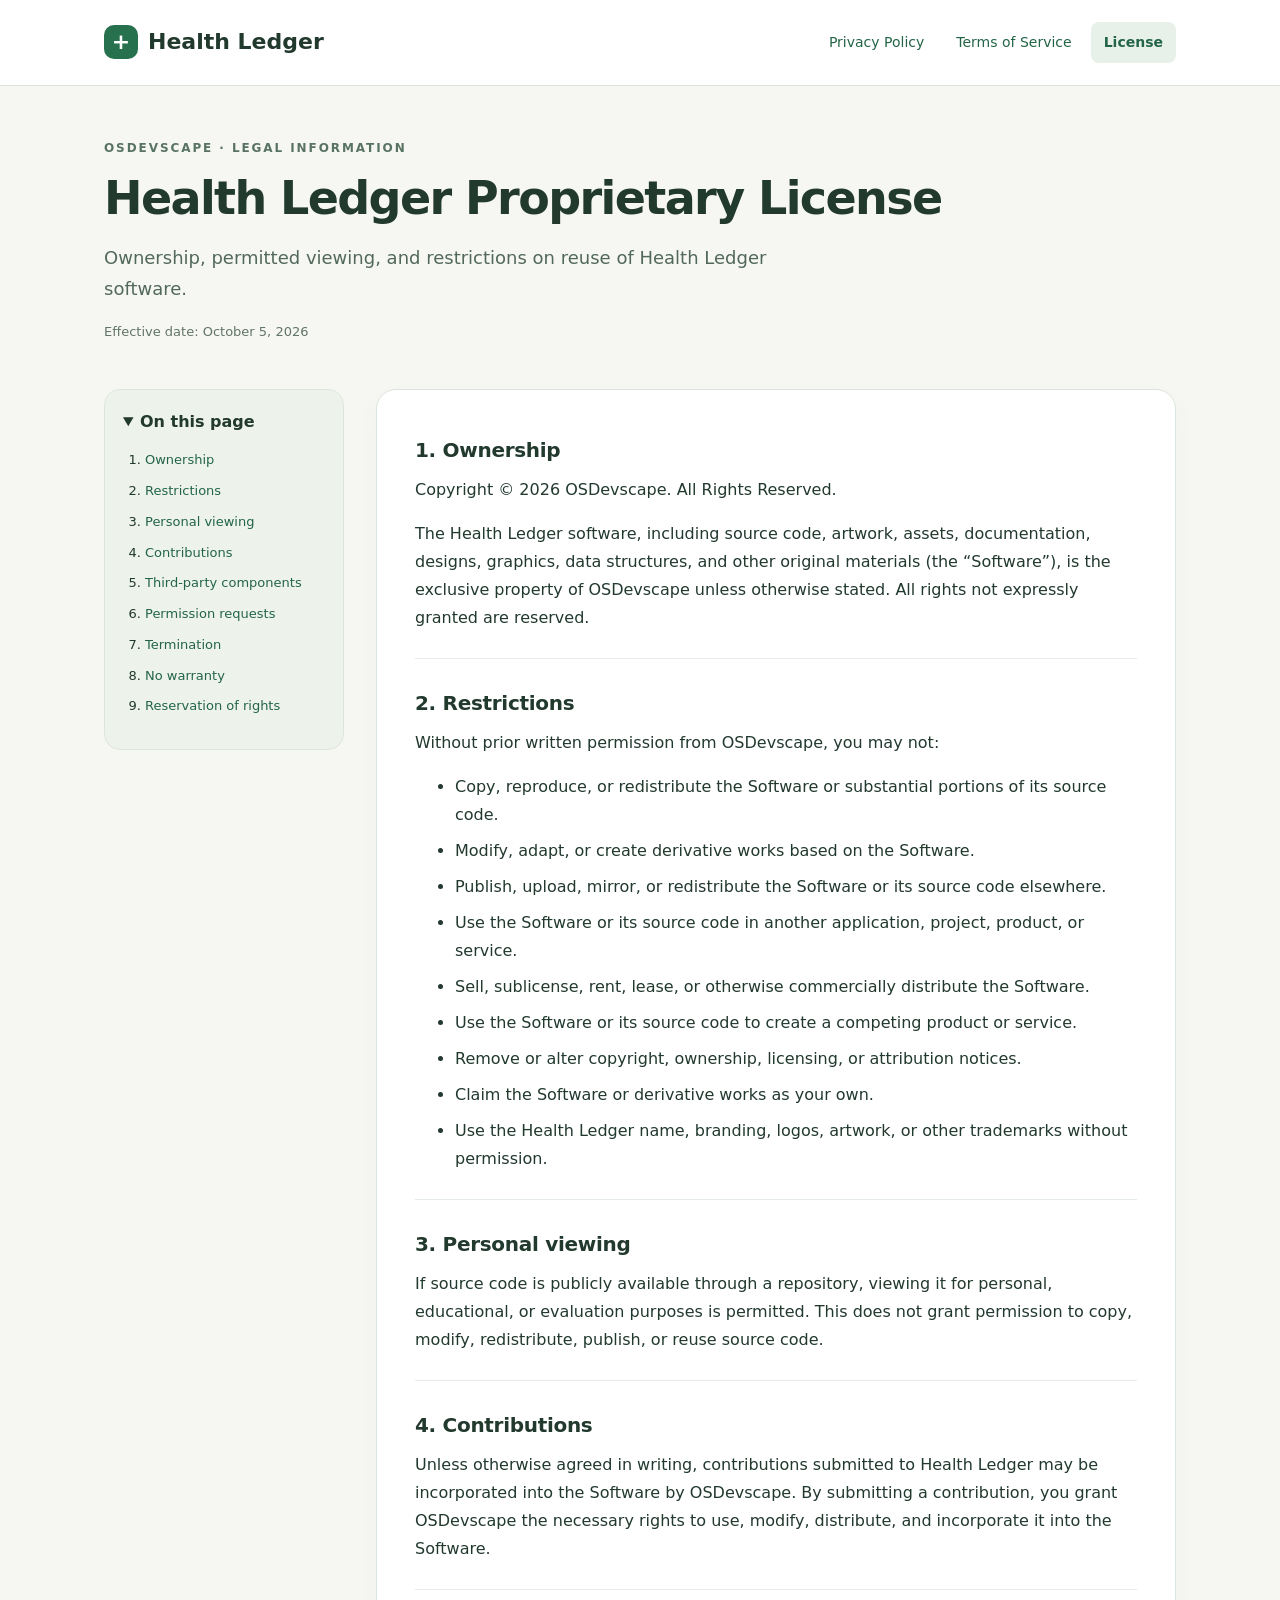
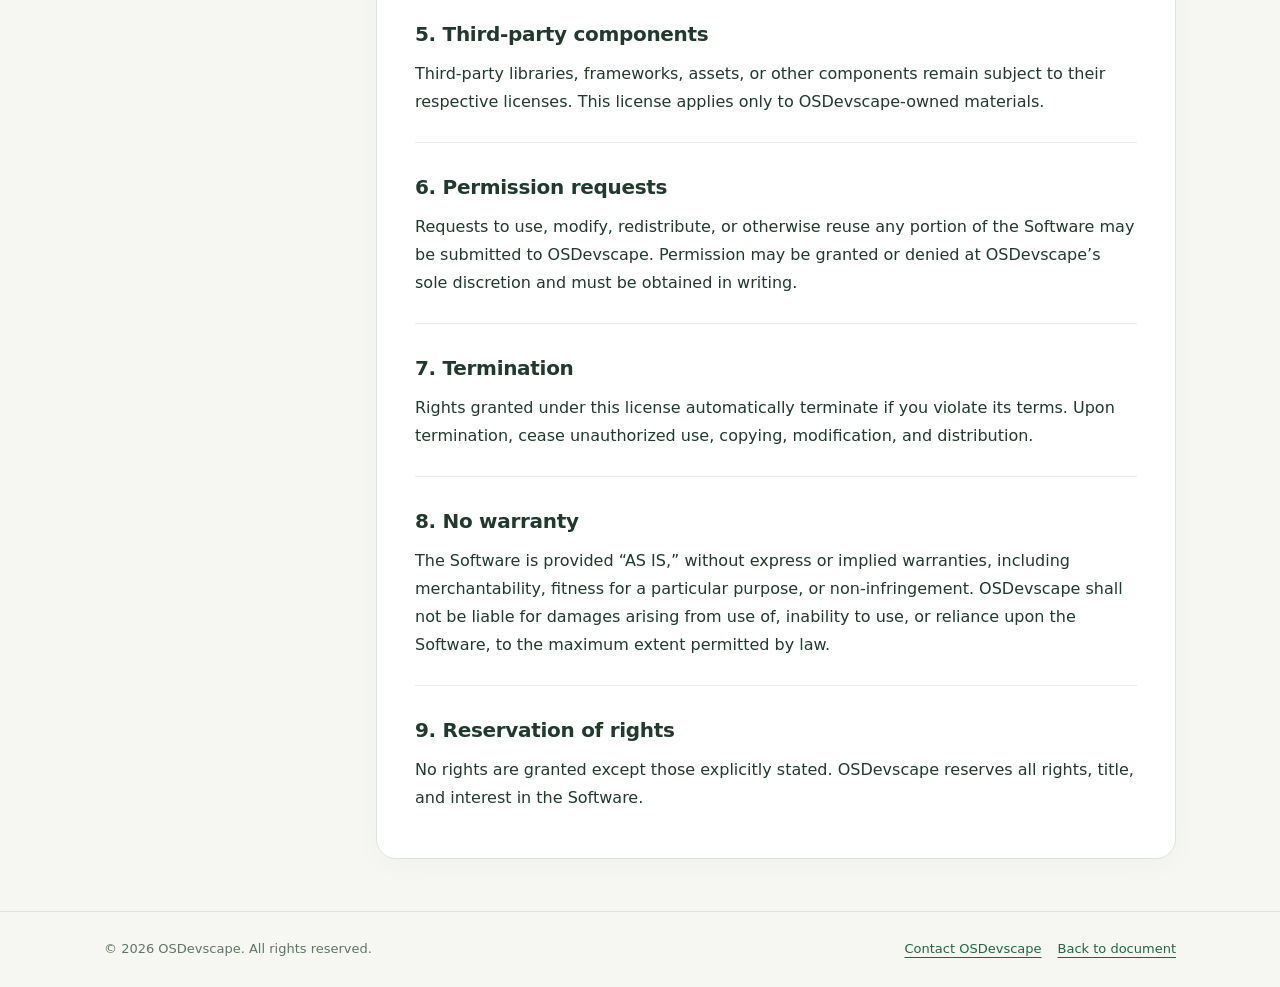
==== license.html @ 04d27d6f "Add legal documentation: Privacy Policy, Terms of Service, and License" ====
<!doctype html>
<html lang="en"><head><meta charset="utf-8"><meta name="viewport" content="width=device-width,initial-scale=1"><meta name="theme-color" content="#28714f"><meta name="description" content="Ownership, permitted viewing, and restrictions on reuse of Health Ledger software."><title>License | Health Ledger</title><link rel="stylesheet" href="styles.css"></head>
<body><a class="skip" href="#document">Skip to document</a><header><div class="shell bar"><a class="brand" href="index.html"><span class="mark" aria-hidden="true">+</span>Health Ledger</a><nav aria-label="Legal pages"><a href="index.html">Privacy Policy</a><a href="terms.html">Terms of Service</a><a href="license.html" aria-current="page">License</a></nav></div></header><main class="shell"><div class="hero"><div class="eyebrow">OSDevscape · Legal information</div><h1>Health Ledger Proprietary License</h1><p class="intro">Ownership, permitted viewing, and restrictions on reuse of Health Ledger software.</p><p class="date">Effective date: <time datetime="2026-10-05">October 5, 2026</time></p></div><div class="layout"><aside aria-label="On this page"><details open><summary>On this page</summary><ol><li><a href="#section-1">Ownership</a></li><li><a href="#section-2">Restrictions</a></li><li><a href="#section-3">Personal viewing</a></li><li><a href="#section-4">Contributions</a></li><li><a href="#section-5">Third-party components</a></li><li><a href="#section-6">Permission requests</a></li><li><a href="#section-7">Termination</a></li><li><a href="#section-8">No warranty</a></li><li><a href="#section-9">Reservation of rights</a></li></ol></details></aside><article id="document" tabindex="-1"><section id="section-1" aria-labelledby="heading-1"><h2 id="heading-1">1. Ownership</h2><p>Copyright © 2026 OSDevscape. All Rights Reserved.</p><p>The Health Ledger software, including source code, artwork, assets, documentation, designs, graphics, data structures, and other original materials (the “Software”), is the exclusive property of OSDevscape unless otherwise stated. All rights not expressly granted are reserved.</p></section><section id="section-2" aria-labelledby="heading-2"><h2 id="heading-2">2. Restrictions</h2><p>Without prior written permission from OSDevscape, you may not:</p><ul><li>Copy, reproduce, or redistribute the Software or substantial portions of its source code.</li><li>Modify, adapt, or create derivative works based on the Software.</li><li>Publish, upload, mirror, or redistribute the Software or its source code elsewhere.</li><li>Use the Software or its source code in another application, project, product, or service.</li><li>Sell, sublicense, rent, lease, or otherwise commercially distribute the Software.</li><li>Use the Software or its source code to create a competing product or service.</li><li>Remove or alter copyright, ownership, licensing, or attribution notices.</li><li>Claim the Software or derivative works as your own.</li><li>Use the Health Ledger name, branding, logos, artwork, or other trademarks without permission.</li></ul></section><section id="section-3" aria-labelledby="heading-3"><h2 id="heading-3">3. Personal viewing</h2><p>If source code is publicly available through a repository, viewing it for personal, educational, or evaluation purposes is permitted. This does not grant permission to copy, modify, redistribute, publish, or reuse source code.</p></section><section id="section-4" aria-labelledby="heading-4"><h2 id="heading-4">4. Contributions</h2><p>Unless otherwise agreed in writing, contributions submitted to Health Ledger may be incorporated into the Software by OSDevscape. By submitting a contribution, you grant OSDevscape the necessary rights to use, modify, distribute, and incorporate it into the Software.</p></section><section id="section-5" aria-labelledby="heading-5"><h2 id="heading-5">5. Third-party components</h2><p>Third-party libraries, frameworks, assets, or other components remain subject to their respective licenses. This license applies only to OSDevscape-owned materials.</p></section><section id="section-6" aria-labelledby="heading-6"><h2 id="heading-6">6. Permission requests</h2><p>Requests to use, modify, redistribute, or otherwise reuse any portion of the Software may be submitted to OSDevscape. Permission may be granted or denied at OSDevscape’s sole discretion and must be obtained in writing.</p></section><section id="section-7" aria-labelledby="heading-7"><h2 id="heading-7">7. Termination</h2><p>Rights granted under this license automatically terminate if you violate its terms. Upon termination, cease unauthorized use, copying, modification, and distribution.</p></section><section id="section-8" aria-labelledby="heading-8"><h2 id="heading-8">8. No warranty</h2><p>The Software is provided “AS IS,” without express or implied warranties, including merchantability, fitness for a particular purpose, or non-infringement. OSDevscape shall not be liable for damages arising from use of, inability to use, or reliance upon the Software, to the maximum extent permitted by law.</p></section><section id="section-9" aria-labelledby="heading-9"><h2 id="heading-9">9. Reservation of rights</h2><p>No rights are granted except those explicitly stated. OSDevscape reserves all rights, title, and interest in the Software.</p></section></article></div></main><footer><div class="shell foot"><span>© 2026 OSDevscape. All rights reserved.</span><div class="footerlinks"><a href="mailto:OSDevscape@gmail.com">Contact OSDevscape</a><a href="#document">Back to document</a></div></div></footer></body></html>
---- styles.css ----
*{box-sizing:border-box}html{scroll-behavior:smooth;scroll-padding-top:24px}body{margin:0;background:#f6f7f3;color:#22392e;font-family:system-ui,-apple-system,BlinkMacSystemFont,"Segoe UI",sans-serif;line-height:1.75}a{color:#236546;text-underline-offset:4px}a:hover{color:#153b29}a:focus-visible,button:focus-visible,summary:focus-visible{outline:3px solid #ad772b;outline-offset:5px}.skip{position:absolute;left:16px;top:-90px;background:white;padding:12px;z-index:5}.skip:focus{top:10px}.shell{max-width:1120px;margin:auto;padding:0 24px}header{background:#fff;border-bottom:1px solid #dce5dd}.bar{display:flex;align-items:center;justify-content:space-between;gap:20px;padding-top:22px;padding-bottom:22px}.brand{text-decoration:none;color:#22392e;font-weight:750;font-size:22px;display:flex;align-items:center;gap:10px}.mark{background:#28714f;color:#fff;width:34px;height:34px;border-radius:10px;text-align:center;line-height:34px}nav{display:flex;gap:6px;flex-wrap:wrap}nav a{padding:8px 13px;text-decoration:none;font-size:14px;border-radius:8px}nav a[aria-current=page]{background:#e8f1e9;font-weight:650}.hero{padding:52px 0 30px}.eyebrow{font-size:12px;letter-spacing:.16em;text-transform:uppercase;color:#597363;font-weight:700}h1{font-size:clamp(32px,5vw,46px);line-height:1.2;margin:12px 0 16px;letter-spacing:-.035em}.intro{color:#52685b;max-width:680px;font-size:18px}.date{font-size:13px;color:#617468}.layout{display:grid;grid-template-columns:240px minmax(0,1fr);gap:32px;align-items:start;padding-bottom:52px}aside{position:sticky;top:24px;background:#edf2eb;border:1px solid #dce5dd;border-radius:16px;padding:18px}aside summary{font-weight:700;cursor:pointer}aside ol{padding-left:22px;font-size:13px}aside li{margin:8px 0}aside a{text-decoration:none}article{background:#fff;border:1px solid #dce5dd;border-radius:20px;padding:30px 38px;box-shadow:0 8px 30px #22392e06}section+section{border-top:1px solid #e6ece6;margin-top:26px;padding-top:14px}h2{font-size:20px;line-height:1.4;letter-spacing:-.015em;margin:16px 0 12px}p{margin:0 0 16px}li{margin:8px 0}footer{border-top:1px solid #dce5dd;padding:26px 0;color:#617468;font-size:13px}.foot{display:flex;justify-content:space-between;gap:16px;flex-wrap:wrap}.footerlinks{display:flex;gap:16px;flex-wrap:wrap}@media(max-width:780px){.bar{align-items:flex-start;flex-direction:column;gap:12px}.layout{grid-template-columns:1fr;gap:20px}aside{position:static}.hero{padding-top:32px}article{padding:20px}.shell{padding:0 18px}nav a{padding:7px 10px}aside ol{columns:2}}@media(max-width:440px){aside ol{columns:1}}@media(prefers-reduced-motion:reduce){html{scroll-behavior:auto}}@media print{header,aside,.skip,footer{display:none}.shell{max-width:none;padding:0}.layout{display:block}body{background:white;color:black}article{border:0;box-shadow:none;padding:0}.hero{padding:0}a{color:inherit}h2{break-after:avoid}section{break-inside:auto}}
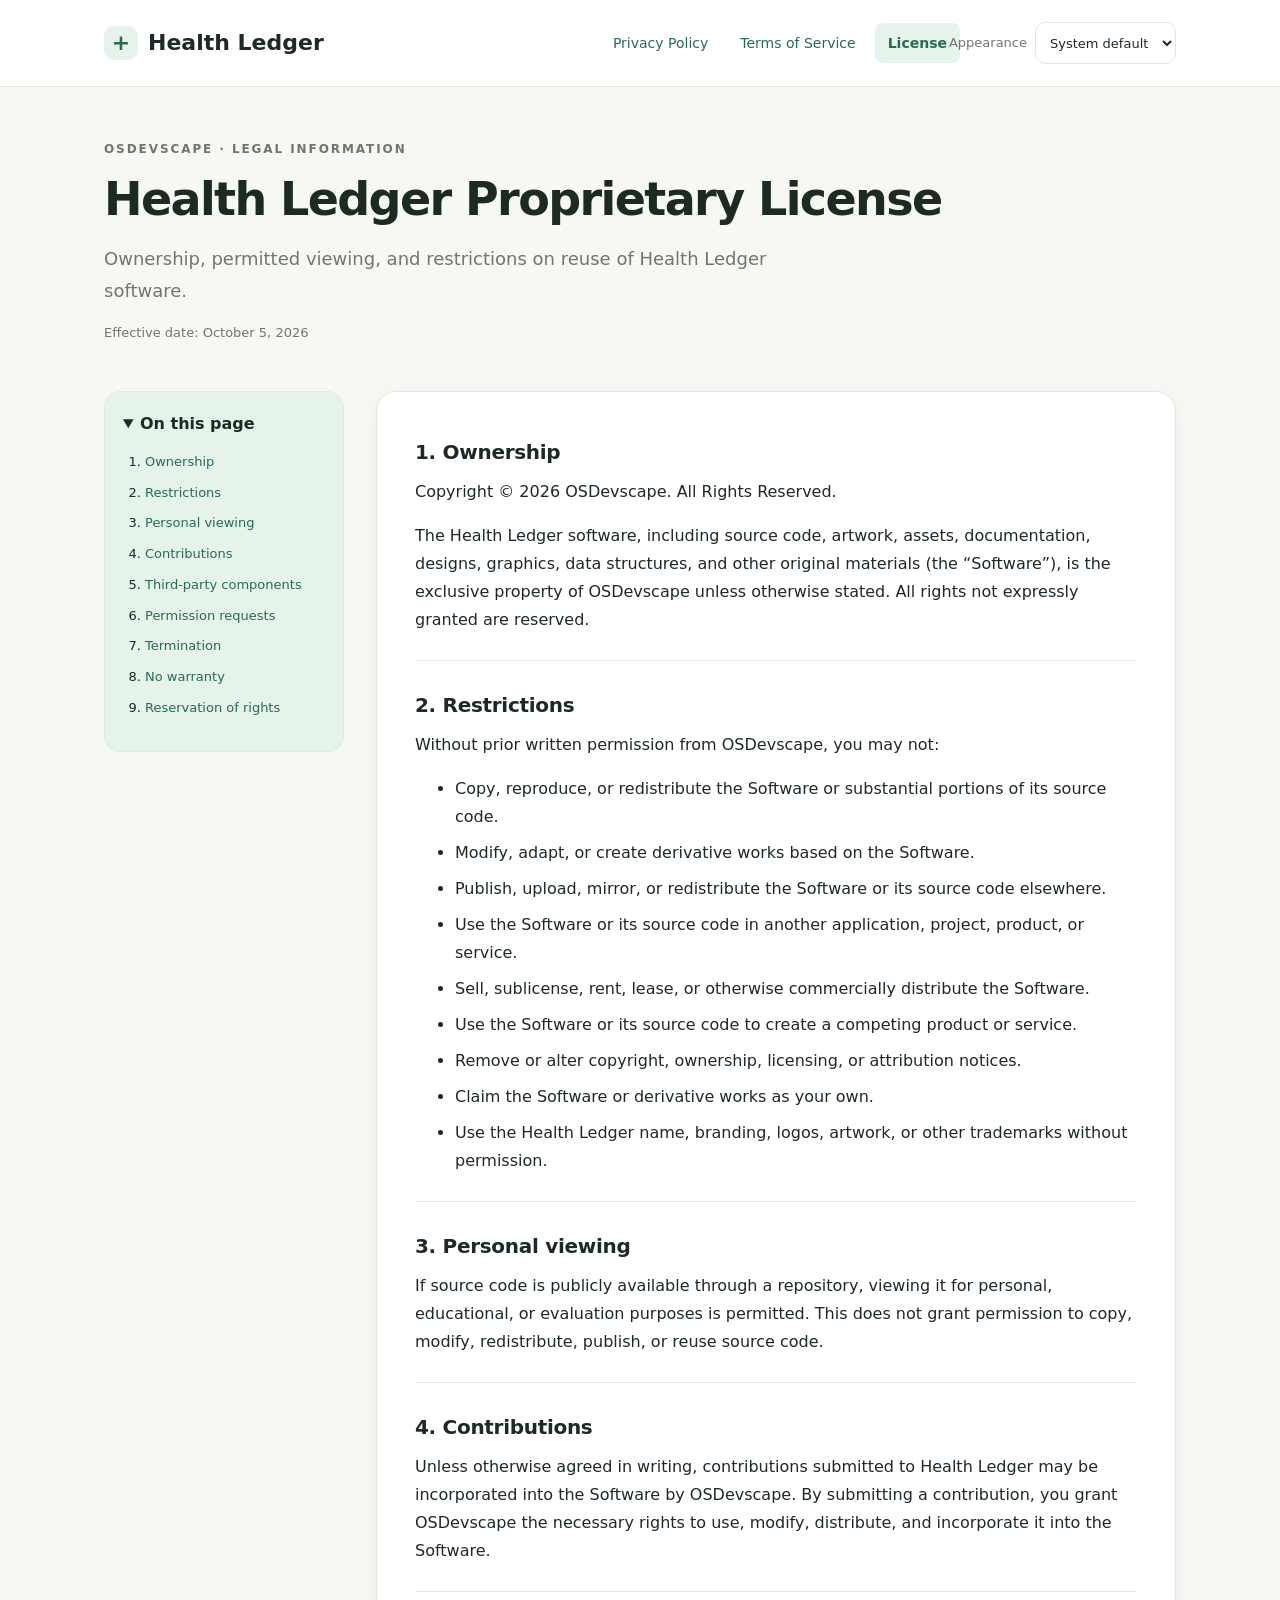
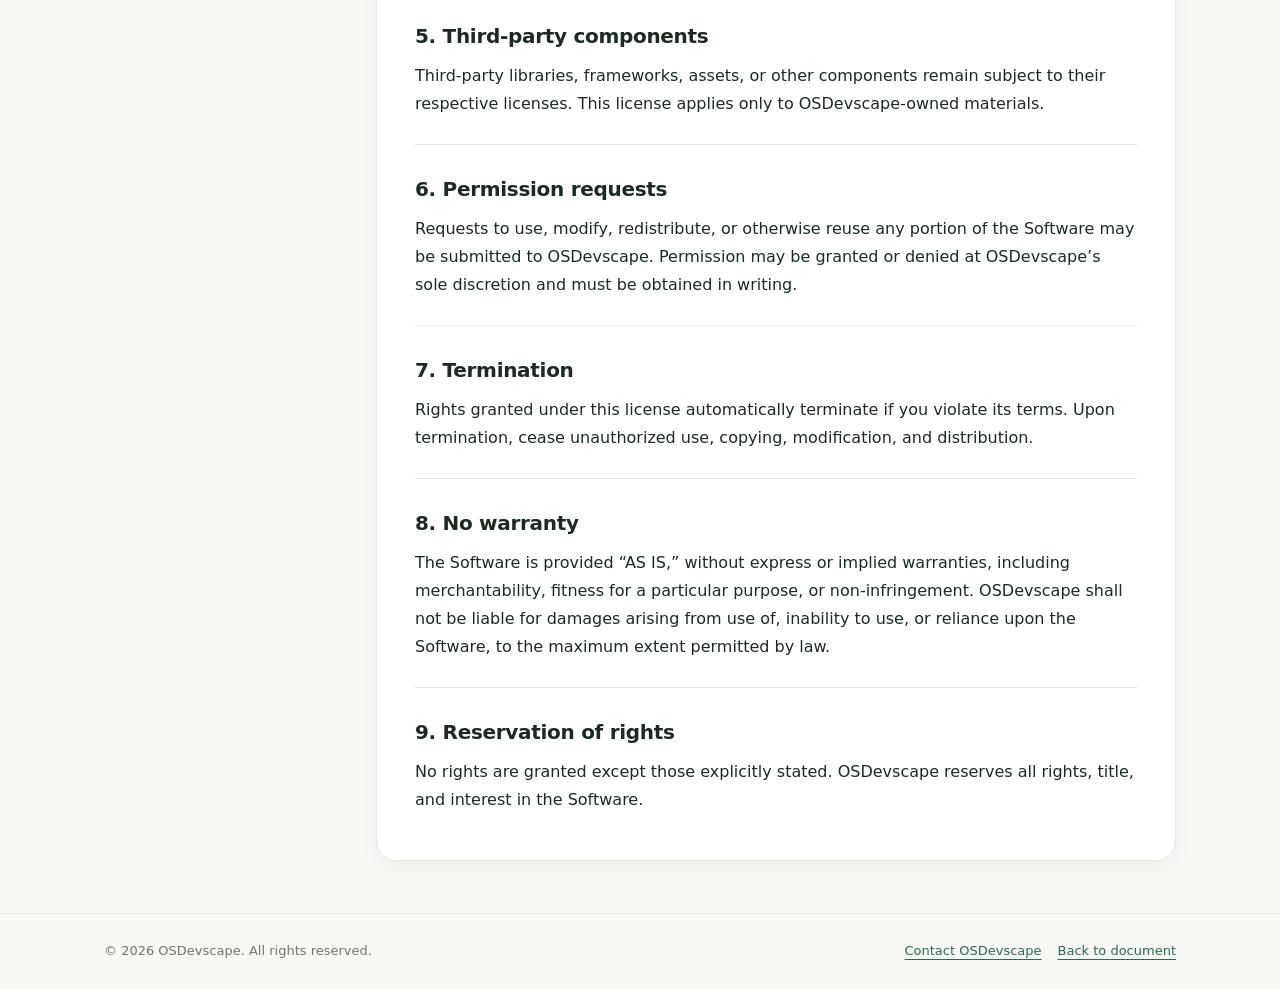
==== commit 7cb9f0f3: "Enhance legal pages with theme support and appearance selector - Updated license.html and terms.html" ====
--- a/license.html
+++ b/license.html
@@ -1,3 +1,13 @@
 <!doctype html>
-<html lang="en"><head><meta charset="utf-8"><meta name="viewport" content="width=device-width,initial-scale=1"><meta name="theme-color" content="#28714f"><meta name="description" content="Ownership, permitted viewing, and restrictions on reuse of Health Ledger software."><title>License | Health Ledger</title><link rel="stylesheet" href="styles.css"></head>
-<body><a class="skip" href="#document">Skip to document</a><header><div class="shell bar"><a class="brand" href="index.html"><span class="mark" aria-hidden="true">+</span>Health Ledger</a><nav aria-label="Legal pages"><a href="index.html">Privacy Policy</a><a href="terms.html">Terms of Service</a><a href="license.html" aria-current="page">License</a></nav></div></header><main class="shell"><div class="hero"><div class="eyebrow">OSDevscape · Legal information</div><h1>Health Ledger Proprietary License</h1><p class="intro">Ownership, permitted viewing, and restrictions on reuse of Health Ledger software.</p><p class="date">Effective date: <time datetime="2026-10-05">October 5, 2026</time></p></div><div class="layout"><aside aria-label="On this page"><details open><summary>On this page</summary><ol><li><a href="#section-1">Ownership</a></li><li><a href="#section-2">Restrictions</a></li><li><a href="#section-3">Personal viewing</a></li><li><a href="#section-4">Contributions</a></li><li><a href="#section-5">Third-party components</a></li><li><a href="#section-6">Permission requests</a></li><li><a href="#section-7">Termination</a></li><li><a href="#section-8">No warranty</a></li><li><a href="#section-9">Reservation of rights</a></li></ol></details></aside><article id="document" tabindex="-1"><section id="section-1" aria-labelledby="heading-1"><h2 id="heading-1">1. Ownership</h2><p>Copyright © 2026 OSDevscape. All Rights Reserved.</p><p>The Health Ledger software, including source code, artwork, assets, documentation, designs, graphics, data structures, and other original materials (the “Software”), is the exclusive property of OSDevscape unless otherwise stated. All rights not expressly granted are reserved.</p></section><section id="section-2" aria-labelledby="heading-2"><h2 id="heading-2">2. Restrictions</h2><p>Without prior written permission from OSDevscape, you may not:</p><ul><li>Copy, reproduce, or redistribute the Software or substantial portions of its source code.</li><li>Modify, adapt, or create derivative works based on the Software.</li><li>Publish, upload, mirror, or redistribute the Software or its source code elsewhere.</li><li>Use the Software or its source code in another application, project, product, or service.</li><li>Sell, sublicense, rent, lease, or otherwise commercially distribute the Software.</li><li>Use the Software or its source code to create a competing product or service.</li><li>Remove or alter copyright, ownership, licensing, or attribution notices.</li><li>Claim the Software or derivative works as your own.</li><li>Use the Health Ledger name, branding, logos, artwork, or other trademarks without permission.</li></ul></section><section id="section-3" aria-labelledby="heading-3"><h2 id="heading-3">3. Personal viewing</h2><p>If source code is publicly available through a repository, viewing it for personal, educational, or evaluation purposes is permitted. This does not grant permission to copy, modify, redistribute, publish, or reuse source code.</p></section><section id="section-4" aria-labelledby="heading-4"><h2 id="heading-4">4. Contributions</h2><p>Unless otherwise agreed in writing, contributions submitted to Health Ledger may be incorporated into the Software by OSDevscape. By submitting a contribution, you grant OSDevscape the necessary rights to use, modify, distribute, and incorporate it into the Software.</p></section><section id="section-5" aria-labelledby="heading-5"><h2 id="heading-5">5. Third-party components</h2><p>Third-party libraries, frameworks, assets, or other components remain subject to their respective licenses. This license applies only to OSDevscape-owned materials.</p></section><section id="section-6" aria-labelledby="heading-6"><h2 id="heading-6">6. Permission requests</h2><p>Requests to use, modify, redistribute, or otherwise reuse any portion of the Software may be submitted to OSDevscape. Permission may be granted or denied at OSDevscape’s sole discretion and must be obtained in writing.</p></section><section id="section-7" aria-labelledby="heading-7"><h2 id="heading-7">7. Termination</h2><p>Rights granted under this license automatically terminate if you violate its terms. Upon termination, cease unauthorized use, copying, modification, and distribution.</p></section><section id="section-8" aria-labelledby="heading-8"><h2 id="heading-8">8. No warranty</h2><p>The Software is provided “AS IS,” without express or implied warranties, including merchantability, fitness for a particular purpose, or non-infringement. OSDevscape shall not be liable for damages arising from use of, inability to use, or reliance upon the Software, to the maximum extent permitted by law.</p></section><section id="section-9" aria-labelledby="heading-9"><h2 id="heading-9">9. Reservation of rights</h2><p>No rights are granted except those explicitly stated. OSDevscape reserves all rights, title, and interest in the Software.</p></section></article></div></main><footer><div class="shell foot"><span>© 2026 OSDevscape. All rights reserved.</span><div class="footerlinks"><a href="mailto:OSDevscape@gmail.com">Contact OSDevscape</a><a href="#document">Back to document</a></div></div></footer></body></html>
+<html lang="en"><head><meta charset="utf-8"><meta name="viewport" content="width=device-width,initial-scale=1"><meta name="theme-color" content="#28714f"><meta name="description" content="Ownership, permitted viewing, and restrictions on reuse of Health Ledger software."><title>License | Health Ledger</title><script src="theme.js"></script>
+<link rel="stylesheet" href="styles.css">
+<link rel="stylesheet" href="themes.css"></head>
+<body><a class="skip" href="#document">Skip to document</a><header><div class="shell bar"><a class="brand" href="index.html"><span class="mark" aria-hidden="true">+</span>Health Ledger</a><nav aria-label="Legal pages"><a href="index.html">Privacy Policy</a><a href="terms.html">Terms of Service</a><a href="license.html" aria-current="page">License</a></nav><label class="appearance" for="appearance-theme">
+  <span>Appearance</span>
+  <select id="appearance-theme">
+    <option value="system">System default</option>
+    <option value="light">Light mode</option>
+    <option value="dark">Dark mode</option>
+    <option value="osrs">Brown &amp; Gold</option>
+  </select>
+</label></div></header><main class="shell"><div class="hero"><div class="eyebrow">OSDevscape · Legal information</div><h1>Health Ledger Proprietary License</h1><p class="intro">Ownership, permitted viewing, and restrictions on reuse of Health Ledger software.</p><p class="date">Effective date: <time datetime="2026-10-05">October 5, 2026</time></p></div><div class="layout"><aside aria-label="On this page"><details open><summary>On this page</summary><ol><li><a href="#section-1">Ownership</a></li><li><a href="#section-2">Restrictions</a></li><li><a href="#section-3">Personal viewing</a></li><li><a href="#section-4">Contributions</a></li><li><a href="#section-5">Third-party components</a></li><li><a href="#section-6">Permission requests</a></li><li><a href="#section-7">Termination</a></li><li><a href="#section-8">No warranty</a></li><li><a href="#section-9">Reservation of rights</a></li></ol></details></aside><article id="document" tabindex="-1"><section id="section-1" aria-labelledby="heading-1"><h2 id="heading-1">1. Ownership</h2><p>Copyright © 2026 OSDevscape. All Rights Reserved.</p><p>The Health Ledger software, including source code, artwork, assets, documentation, designs, graphics, data structures, and other original materials (the “Software”), is the exclusive property of OSDevscape unless otherwise stated. All rights not expressly granted are reserved.</p></section><section id="section-2" aria-labelledby="heading-2"><h2 id="heading-2">2. Restrictions</h2><p>Without prior written permission from OSDevscape, you may not:</p><ul><li>Copy, reproduce, or redistribute the Software or substantial portions of its source code.</li><li>Modify, adapt, or create derivative works based on the Software.</li><li>Publish, upload, mirror, or redistribute the Software or its source code elsewhere.</li><li>Use the Software or its source code in another application, project, product, or service.</li><li>Sell, sublicense, rent, lease, or otherwise commercially distribute the Software.</li><li>Use the Software or its source code to create a competing product or service.</li><li>Remove or alter copyright, ownership, licensing, or attribution notices.</li><li>Claim the Software or derivative works as your own.</li><li>Use the Health Ledger name, branding, logos, artwork, or other trademarks without permission.</li></ul></section><section id="section-3" aria-labelledby="heading-3"><h2 id="heading-3">3. Personal viewing</h2><p>If source code is publicly available through a repository, viewing it for personal, educational, or evaluation purposes is permitted. This does not grant permission to copy, modify, redistribute, publish, or reuse source code.</p></section><section id="section-4" aria-labelledby="heading-4"><h2 id="heading-4">4. Contributions</h2><p>Unless otherwise agreed in writing, contributions submitted to Health Ledger may be incorporated into the Software by OSDevscape. By submitting a contribution, you grant OSDevscape the necessary rights to use, modify, distribute, and incorporate it into the Software.</p></section><section id="section-5" aria-labelledby="heading-5"><h2 id="heading-5">5. Third-party components</h2><p>Third-party libraries, frameworks, assets, or other components remain subject to their respective licenses. This license applies only to OSDevscape-owned materials.</p></section><section id="section-6" aria-labelledby="heading-6"><h2 id="heading-6">6. Permission requests</h2><p>Requests to use, modify, redistribute, or otherwise reuse any portion of the Software may be submitted to OSDevscape. Permission may be granted or denied at OSDevscape’s sole discretion and must be obtained in writing.</p></section><section id="section-7" aria-labelledby="heading-7"><h2 id="heading-7">7. Termination</h2><p>Rights granted under this license automatically terminate if you violate its terms. Upon termination, cease unauthorized use, copying, modification, and distribution.</p></section><section id="section-8" aria-labelledby="heading-8"><h2 id="heading-8">8. No warranty</h2><p>The Software is provided “AS IS,” without express or implied warranties, including merchantability, fitness for a particular purpose, or non-infringement. OSDevscape shall not be liable for damages arising from use of, inability to use, or reliance upon the Software, to the maximum extent permitted by law.</p></section><section id="section-9" aria-labelledby="heading-9"><h2 id="heading-9">9. Reservation of rights</h2><p>No rights are granted except those explicitly stated. OSDevscape reserves all rights, title, and interest in the Software.</p></section></article></div></main><footer><div class="shell foot"><span>© 2026 OSDevscape. All rights reserved.</span><div class="footerlinks"><a href="mailto:OSDevscape@gmail.com">Contact OSDevscape</a><a href="#document">Back to document</a></div></div></footer></body></html>
--- a/themes.css
+++ b/themes.css
@@ -0,0 +1,47 @@
+/* Load after styles.css. App-matched Health Ledger themes. */
+:root{color-scheme:light;--bg:#f7f8f4;--card:#fff;--text:#1d2a24;--muted:#6d776f;--accent:#3b8e68;--accent-dark:#286c4d;--soft:#e5f3eb;--border:#e4e8e3;--shadow:0 5px 20px rgba(29,42,36,.045)}
+:root[data-theme="dark"]{color-scheme:dark;--bg:#152019;--card:#1f2c24;--text:#eef4ef;--muted:#aab8ae;--accent:#6ec695;--accent-dark:#8cddb0;--soft:#294837;--border:#34483b;--shadow:0 5px 20px rgba(0,0,0,.12)}
+@media(prefers-color-scheme:dark){:root[data-theme="system"]{color-scheme:dark;--bg:#152019;--card:#1f2c24;--text:#eef4ef;--muted:#aab8ae;--accent:#6ec695;--accent-dark:#8cddb0;--soft:#294837;--border:#34483b;--shadow:0 5px 20px rgba(0,0,0,.12)}}
+:root[data-theme="osrs"]{color-scheme:light;--bg:#f3ead7;--card:#fff8e9;--text:#352719;--muted:#78664d;--accent:#9a742b;--accent-dark:#76531a;--soft:#ead9ad;--border:#d8c7a5;--shadow:0 5px 20px rgba(65,43,16,.08)}
+html,body{background:var(--bg);color:var(--text)}a{color:var(--accent-dark)}a:hover{color:var(--accent)}header,article,.skip{background:var(--card)}header,article,aside,footer{border-color:var(--border)}.brand{color:var(--text)}.mark{background:var(--soft);color:var(--accent-dark)}nav a[aria-current=page],aside{background:var(--soft)}.eyebrow,.intro,.date,footer{color:var(--muted)}article{box-shadow:var(--shadow)}section+section{border-color:var(--border)}.appearance{display:flex;align-items:center;gap:8px;color:var(--muted);font-size:13px}.appearance select{font:inherit;min-height:42px;padding:8px 10px;border:1px solid var(--border);border-radius:10px;background:var(--card);color:var(--text)}select:focus-visible,a:focus-visible,summary:focus-visible{outline:3px solid var(--accent);outline-offset:3px}@media(max-width:1100px){.bar{flex-wrap:wrap}.appearance{margin-left:auto}}@media(max-width:780px){.appearance{margin-left:0}}@media print{html,body,article{background:white;color:black}.hero,.intro,.date,.eyebrow{color:black}.appearance{display:none}}
+
+
+/* Keep the appearance selector in the header's top-right corner. */
+header .bar {
+  position: relative;
+  padding-right: 240px;
+  min-height: 86px;
+}
+
+header .bar > .appearance {
+  position: absolute;
+  top: 22px;
+  right: 24px;
+  margin: 0;
+}
+
+@media (max-width: 780px) {
+  header .bar {
+    padding-right: 190px;
+  }
+
+  header .bar > .appearance {
+    right: 18px;
+  }
+
+  header .appearance > span {
+    display: none;
+  }
+}
+
+@media (max-width: 480px) {
+  header .bar {
+    padding-right: 18px;
+  }
+
+  header .brand {
+    padding-right: 160px;
+    min-height: 42px;
+    font-size: 18px;
+  }
+}
